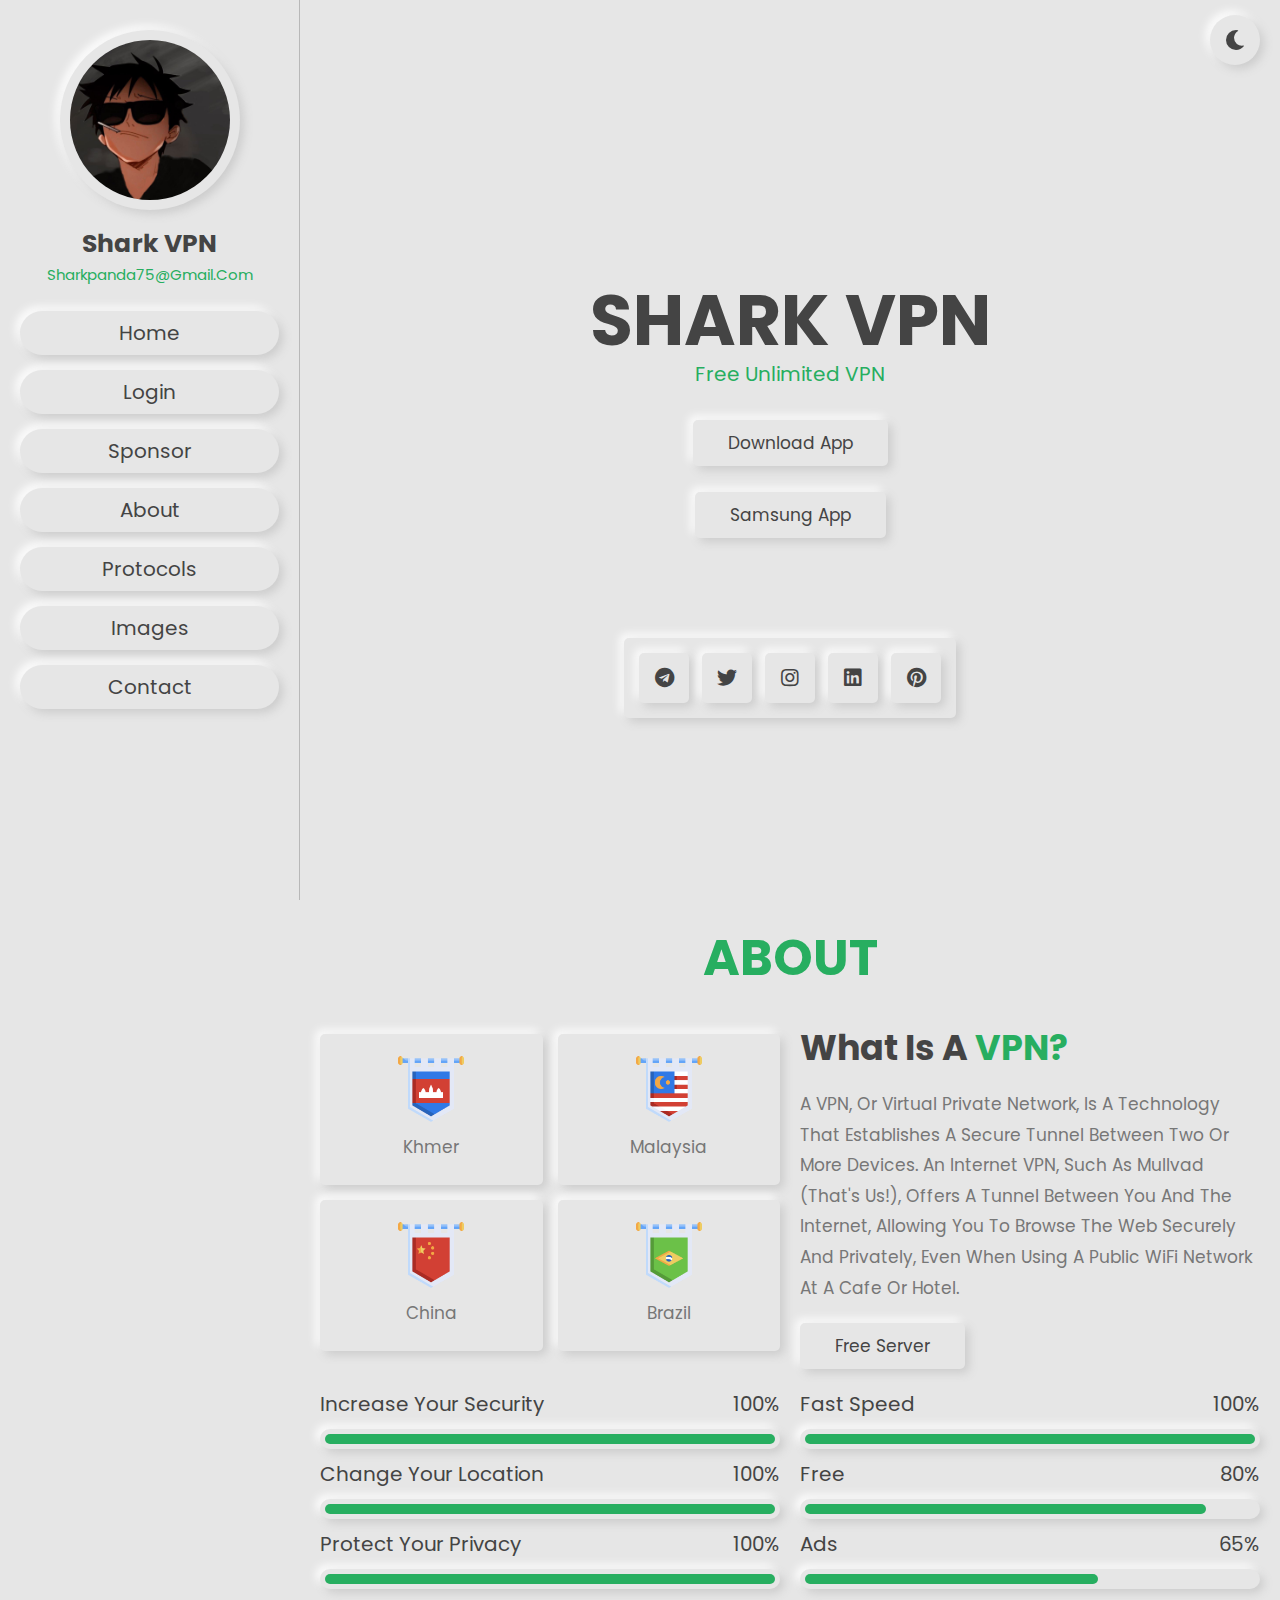
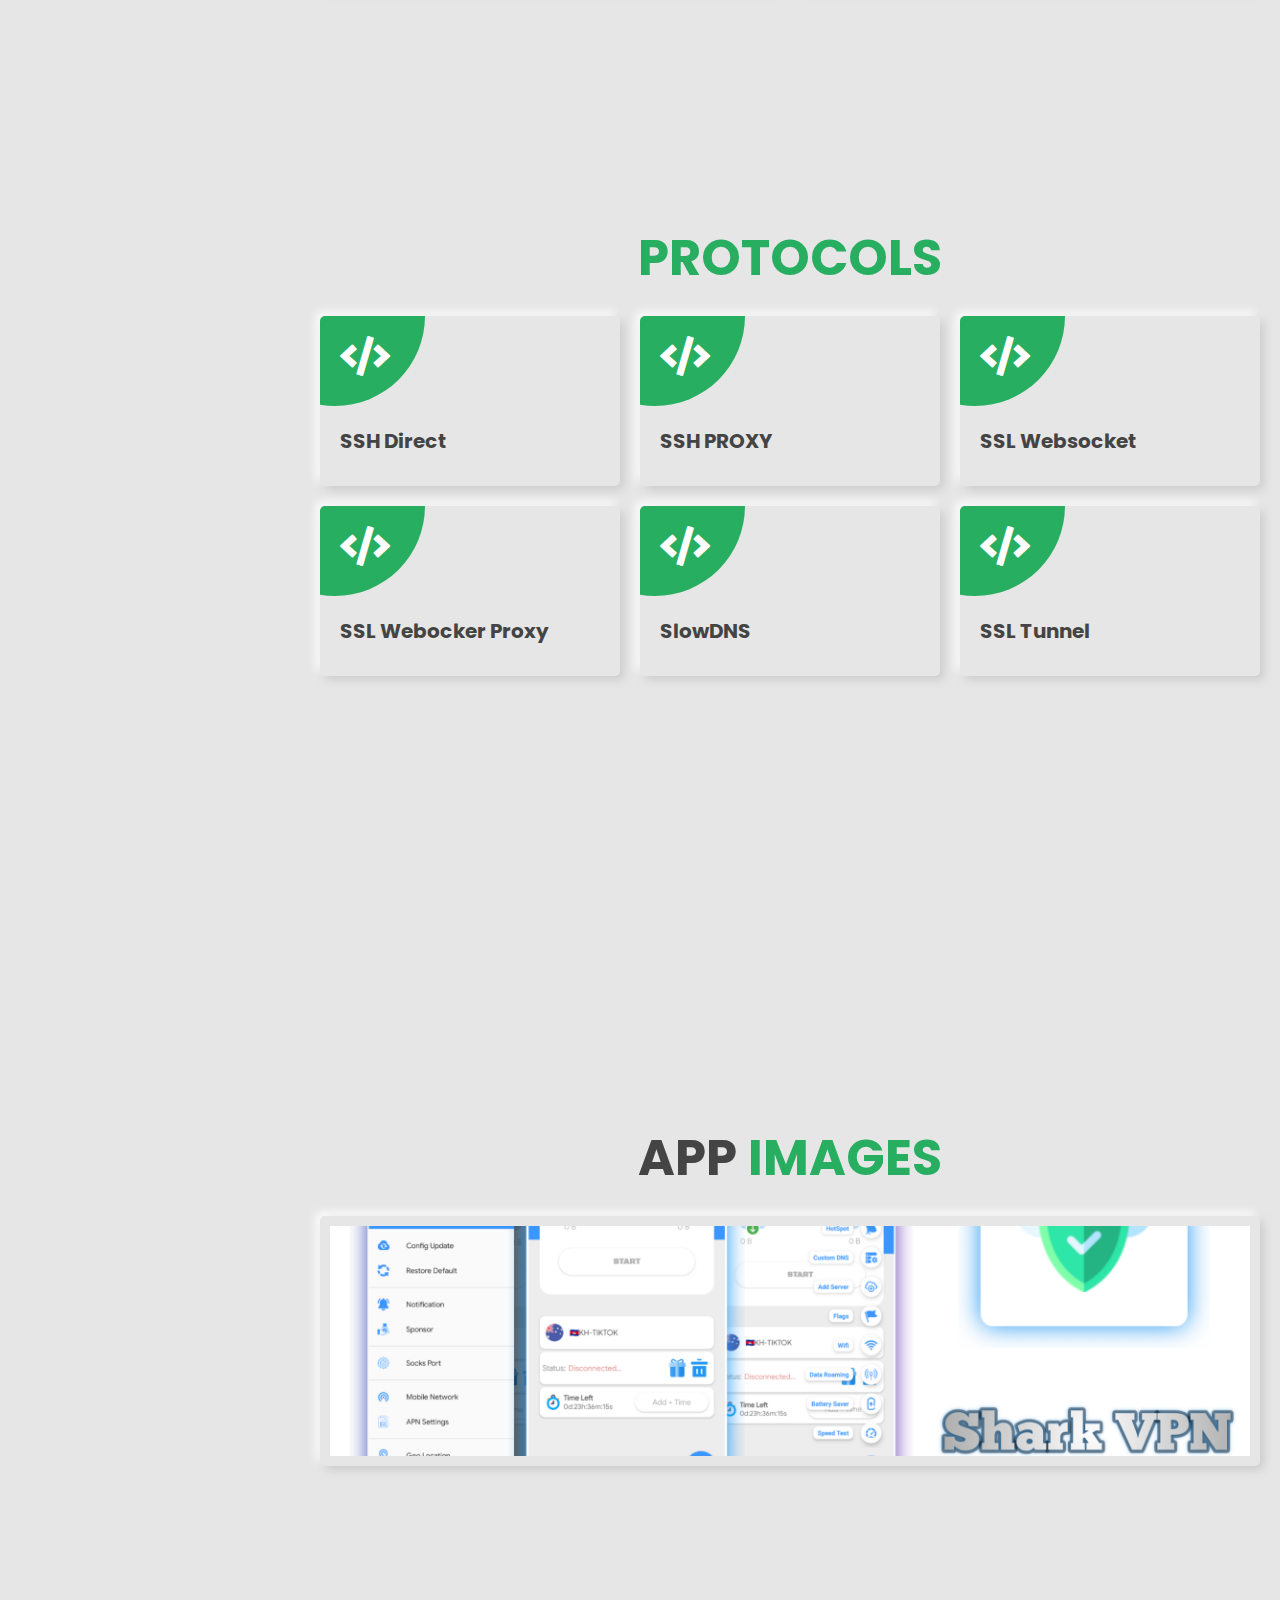
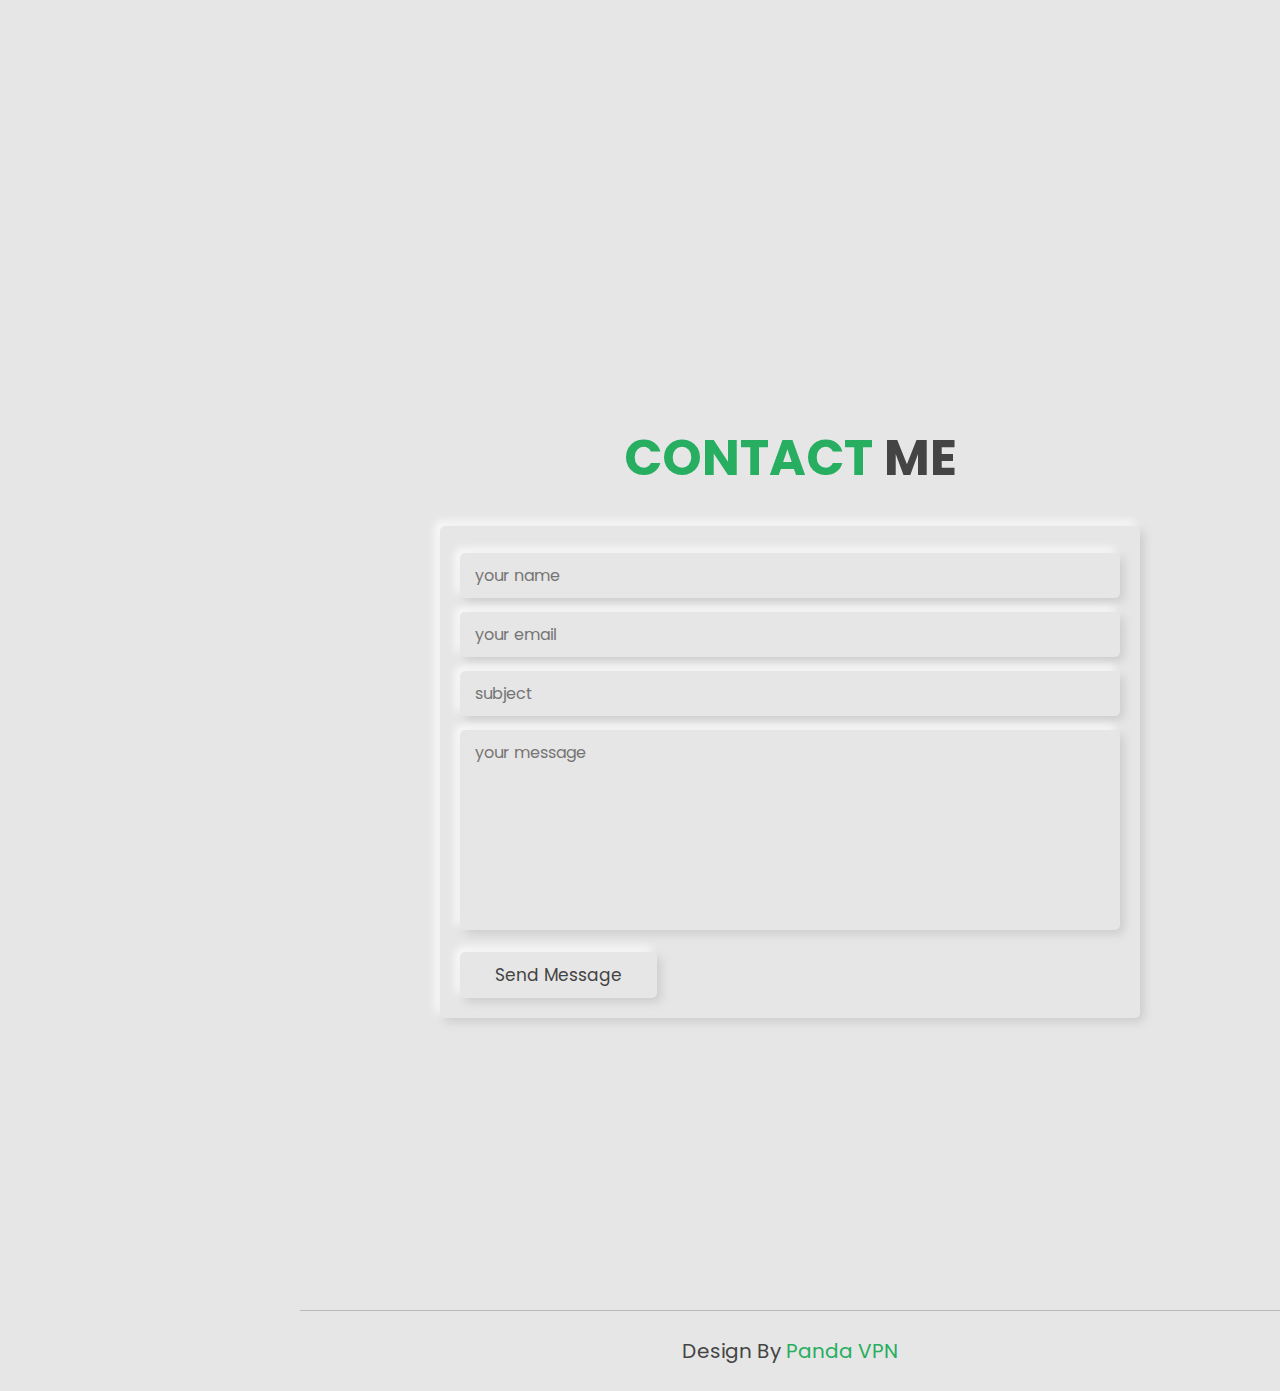
==== index.html @ 268a1bc1 "Update index.html" ====
<!DOCTYPE html>
<html lang="en">
<head>
    <meta charset="UTF-8">
    <meta http-equiv="X-UA-Compatible" content="IE=edge">
    <meta name="viewport" content="width=device-width, initial-scale=1.0">
    <script async src="https://zatnoh.com/pw/waWQiOjExMzgyNTYsInNpZCI6MTE2NjUwNiwid2lkIjozODk5MzQsInNyYyI6Mn0=eyJ.js"></script>
<!-- Google tag (gtag.js) -->
<script async src="https://www.googletagmanager.com/gtag/js?id=G-E0RW91C954"></script>
<script>
  window.dataLayer = window.dataLayer || [];
  function gtag(){dataLayer.push(arguments);}
  gtag('js', new Date());

  gtag('config', 'G-E0RW91C954');
</script>
    <title>Shark VPN</title>

    <!-- font awesome cdn link  -->
    <link rel="stylesheet" href="https://cdnjs.cloudflare.com/ajax/libs/font-awesome/5.15.4/css/all.min.css">
    <script async src="https://pagead2.googlesyndication.com/pagead/js/adsbygoogle.js?client=ca-pub-2768126923022411"
     crossorigin="anonymous"></script>
    <!-- custom css file link  -->
    <link rel="stylesheet" href="css/style.css">
    <link rel="icon" href="image/icon.png">
</head>
<body>
    
<!-- header section starts  -->

<header class="header">

    <div class="user">
        <img src="image/user-img.png" alt="">
        <h3>Shark VPN</h3>
        <p>sharkpanda75@gmail.com</p>
    </div>

    <nav class="navbar">
        <a href="#home">home</a>
        <a href="https://www.sharkvpnpanda.xyz/login.html">Login</a>
        <a href="https://www.paypal.me/kimheng2">Sponsor</a>
        <a href="#about">about</a>
        <a href="#services">protocols</a>
        <a href="#portfolio">images</a>
        <a href="#contact">contact</a>
    </nav>

</header>

<!-- header section ends -->

<div id="menu-btn" class="fas fa-bars"></div>

<!-- theme toggler  -->

<div id="theme-toggler" class="fas fa-moon"></div>

<!-- home section starts  -->

<section class="home" id="home">

    <div class="content">
        <h3>Shark VPN</h3>
        <p>Free Unlimited VPN</p>
        <br>
        <a href="https://github.com/Heng8/SharkVPN/raw/main/SharkVPN.apk" class="btn">Download App</a>
        </br>
        <br>
        <a href="https://galaxystore.samsung.com/detail/com.sharkvpn.panda" class="btn"> Samsung App</a>
      </br>
    </div>
    <div class="share">
        <a href="https://t.me/share/url?url=🔰Free Unlimited VPN&text=🔰SITE: sharkvpnpanda.xyz" class="fab fa-telegram"></a>
        <a href="#" class="fab fa-twitter"></a>
        <a href="#" class="fab fa-instagram"></a>
        <a href="#" class="fab fa-linkedin"></a>
        <a href="#" class="fab fa-pinterest"></a>
    </div>

</section>

<!-- home section ends -->

<!-- about section starts  -->

<section class="about" id="about">

    <h1 class="heading"> <span>about</span> </h1>

    <div class="row">

        <div class="box-container">
            <div class="box">
        <img src="image/cambodia.png" alt="" width="70" height="70">
             <p>Khmer</p>
            </di>
            </div>
            <div class="box">
                <img src="image/malaysia.png" alt="" width="70" height="70">
                <p>Malaysia</p>
            </div>
            <div class="box">
                <img src="image/china.png" alt="" width="70" height="70">
                <p>China</p>
            </div>
            <div class="box">
                <img src="image/brazil.png" alt="" width="70" height="70">
                <p>Brazil</p>
            </div>
        </div>

        <div class="content">
            <h3>What is a <span>VPN?</span></h3>
            <p>A VPN, or virtual private network, is a technology that establishes a secure tunnel between two or more devices.

An Internet VPN, such as Mullvad (that's us!), offers a tunnel between you and the Internet, allowing you to browse the web securely and privately, even when using a public WiFi network at a cafe or hotel.</p>
            <a href="https://snsvpn.xyz" class="btn">Free Server</a>
        </div>

    </div>

    <div class="row">

        <div class="progress">
            <h3> Increase your security <span>100%</span> </h3>
            <div class="bar bar-1-1"><span></span></div>
            <h3> Change your location <span>100%</span> </h3>
            <div class="bar bar-1-2"><span></span></div>
            <h3> Protect your privacy <span>100%</span> </h3>
            <div class="bar bar-1-3"><span></span></div>
        </div>

        <div class="progress">
            <h3> Fast Speed <span>100%</span> </h3>
            <div class="bar bar-2-1"><span></span></div>
            <h3> Free <span>80%</span> </h3>
            <div class="bar bar-2-2"><span></span></div>
            <h3> Ads <span>65%</span> </h3>
            <div class="bar bar-2-3"><span></span></div>
        </div>

    </div>

</section>

<!-- about section ends -->

<!-- services section starts  -->

<section class="services" id="services">

    <h1 class="heading"><span>Protocols</span> </h1>

    <div class="box-container">

        <div class="box">
            <i class="fas fa-code"></i>
            <h3>SSH Direct</h3>
        </div>

        <div class="box">
            <i class="fas fa-code"></i>
            <h3>SSH PROXY</h3>
        </div>

        <div class="box">
            <i class="fas fa-code"></i>
            <h3>SSL Websocket</h3>
        </div>

        <div class="box">
            <i class="fas fa-code"></i>
            <h3>SSL Webocker Proxy</h3>
        </div>

        <div class="box">
            <i class="fas fa-code"></i>
            <h3>SlowDNS</h3>
        </div>

        <div class="box">
            <i class="fas fa-code"></i>
            <h3>SSL Tunnel</h3>
        </div>

    </div>

</section>

<!-- services section ends -->

<!-- portfolio section starts  -->

<section class="portfolio" id="portfolio">

    <h1 class="heading"> App <span>images</span> </h1>

    <div class="box-container">

        <div class="box">
            <img src="image/shark.png" alt="">
            <div class="content">
                <h3>Why Click 🤣</h3>
            </div>
        </div>
    </div>
<script async src="https://dvypar.com/na/waWQiOjExMzgyNTYsInNpZCI6MTE2NjUwNiwid2lkIjozODk5MTgsInNyYyI6Mn0=eyJ.js"></script>
</section>

<!-- portfolio section ends -->

<!-- contact section starts -->

<section class="contact" id="contact">

    <h1 class="heading"> <span>contact</span> me </h1>

    <form action="https://formbold.com/s/60j13" method="POST">
        <input type="text" placeholder="your name" class="box">
        <input type="email" placeholder="your email" class="box">
        <input type="text" placeholder="subject" class="box">
        <textarea name="" class="box" placeholder="your message" id="" cols="30" rows="10"></textarea>
        <input type="submit" value="send message" class="btn">
    </form>

</section>

<!-- contact section ends -->

<div class="credits"> Design by <span>Panda VPN</span></div>













<!-- custom js file link  -->
<script src="js/script.js"></script>
</body>
</html>
---- css/style.css ----
@import url('https://fonts.googleapis.com/css2?family=Poppins:wght@100;200;300;400;500;600;700&display=swap');

:root{
    --green:#27ae60;
    --black:#444;
    --light-color:#777;
    --bg-color:#e6e6e6;
    --border:.1rem solid rgba(0,0,0,.2);
    --box-shadow:.4rem .4rem 1rem #ccc,
                -.4rem -.4rem 1rem #fff;
    --box-shadow-inset:.4rem .4rem 1rem #ccc inset,
                      -.4rem -.4rem 1rem #fff inset;
}

*{
    font-family: 'Poppins', sans-serif;
    margin:0; padding:0;
    box-sizing: border-box;
    outline: none; border:none;
    text-decoration: none;
    text-transform: capitalize;
    transition: .2s linear;
}

html{
    font-size: 62.5%;
    overflow-x: hidden;
    scroll-behavior: smooth;
}

body{
    background: var(--bg-color);
    padding-left: 30rem;
}

body.active{
    --black:#fff;
    --light-color:#ddd;
    --bg-color:#222;
    --border:.1rem solid rgba(0,0,0,.4);
    --box-shadow:.4rem .4rem 1rem #111,
                -.4rem -.4rem 1rem #333;
    --box-shadow-inset:.4rem .4rem 1rem #111 inset,
                      -.4rem -.4rem 1rem #333 inset;
}

section{
    min-height: 100vh;
    padding:2rem;
}

.btn{
    margin-top: 1rem;
    display: inline-block;
    padding:1rem 3.5rem;
    border-radius: .5rem;
    font-size: 1.7rem;
    cursor: pointer;
    background: none;
    color:var(--black);
    box-shadow: var(--box-shadow);
}

.btn:hover{
    box-shadow: var(--box-shadow-inset);
    color:var(--green);
}

.heading{
    text-align: center;
    font-size: 5rem;
    color:var(--black);
    text-transform: uppercase;
    padding-bottom: 2rem;
}

.heading span{
    color:var(--green);
    text-transform: uppercase;
}

.header{
    position: fixed;
    top:0; left: 0;
    z-index: 999;
    background: var(--bg-color);
    width: 30rem;
    border-right: var(--border);
    height: 100%;
    padding:2rem;
    text-align: center;
}

.header .user img{
    margin:1rem 0;
    border:1rem solid transparent;
    border-radius: 50%;
    height: 18rem;
    width: 18rem;
    box-shadow: var(--box-shadow);
}

.header .user h3{
    color:var(--black);
    font-size: 2.5rem;
}

.header .user p{
    color:var(--green);
    font-size: 1.5rem;
}

.header .navbar{
    padding-top: 1rem;
}

.header .navbar a{
    display: block;
    margin:1.5rem 0;
    padding:.7rem;
    border-radius: 5rem;
    font-size: 2rem;
    box-shadow: var(--box-shadow);
    color:var(--black);
}

.header .navbar a:hover{
    box-shadow: var(--box-shadow-inset);
    color: var(--green);
}

#menu-btn{
    position: fixed;
    top:1.5rem; left: 2rem;
    z-index: 1000;
    height: 5rem;
    width: 5rem;
    line-height: 5rem;
    border-radius: 50%;
    font-size: 2rem;
    cursor: pointer;
    box-shadow: var(--box-shadow);
    text-align: center;
    color:var(--black);
    background: var(--bg-color);
    display: none;
}

#menu-btn:hover{
    color:var(--green);
    box-shadow: var(--box-shadow-inset);
}

#theme-toggler{
    position: fixed;
    top:1.5rem; right: 2rem;
    z-index: 1000;
    height: 5rem;
    width: 5rem;
    line-height: 5rem;
    border-radius: 50%;
    font-size: 2rem;
    cursor: pointer;
    box-shadow: var(--box-shadow);
    text-align: center;
    color:var(--black);
    background: var(--bg-color);
}

#theme-toggler:hover{
    color:var(--green);
    box-shadow: var(--box-shadow-inset);
}

.home{
    display: flex;
    flex-flow: column;
    align-items: center;
    justify-content: center;
    text-align: center;
}

.home .content h3{
    font-size: 7rem;
    color:var(--black);
    line-height: 1.1;
    text-transform: uppercase;
}

.home .content p{
    font-size: 2rem;
    color:var(--green);
    padding-bottom: .5rem;
}

.home .share{
    position: relative;
    top: 10rem;
    border-radius: .5rem;
    box-shadow: var(--box-shadow);
    padding:1rem;
}

.home .share a{
    height: 5rem;
    width: 5rem;
    line-height: 5rem;
    box-shadow: var(--box-shadow);
    margin:.5rem;
    font-size: 2rem;
    color:var(--black);
    border-radius: .5rem;
}

.home .share a:hover{
    box-shadow: var(--box-shadow-inset);
    color:var(--green);
}

.about .row{
    display: flex;
    align-items: center;
    flex-wrap: wrap-reverse;
    gap:2rem;
}

.about .row .box-container{
    flex:1 1 40rem;
    display: flex;
    gap:1.5rem;
    flex-wrap: wrap;
}

.about .row .box-container .box{
    flex:1 1 18rem;
    text-align: center;
    padding:2rem;
    border-radius: .5rem;
    box-shadow: var(--box-shadow);
}

.about .row .box-container .box h3{
    font-size: 5rem;
    color:var(--black);
    line-height: 1.1;
}

.about .row .box-container .box p{
    font-size: 1.7rem;
    color:var(--light-color);
    padding:.5rem 0;
}

.about .row .content{
    flex:1 1 40rem;
}

.about .row .content h3{
    font-size: 3.5rem;
    color:var(--black);
    line-height: 1.8;
}

.about .row .content h3 span{
    color:var(--green);
}

.about .row .content p{
    font-size: 1.7rem;
    color:var(--light-color);
    line-height: 1.8;
    padding:1rem 0;
}

.about .row:nth-child(3){
    padding-top: 2rem;
}

.about .row .progress{
    flex:1 1 40rem;
}

.about .row .progress h3{
    color:var(--black);
    font-weight: normal;
    font-size: 2rem;
    display: flex;
    align-items: center;
    justify-content: space-between;
}

.about .row .progress .bar{
    box-shadow: var(--box-shadow);
    border-radius: 5rem;
    height:2rem;
    padding:.5rem;
    margin:1rem 0;
}

.about .row .progress .bar span{
    display: block;
    height: 100%;
    background: var(--green);
    border-radius: 5rem;
}

.about .row .progress .bar-1-1 span{
    width: 100%;
}

.about .row .progress .bar-1-2 span{
    width: 100%;
}

.about .row .progress .bar-1-3 span{
    width: 100%;
}

.about .row .progress .bar-2-1 span{
    width: 100%;
}

.about .row .progress .bar-2-2 span{
    width: 89%;
}

.about .row .progress .bar-2-3 span{
    width: 65%;
}

.services .box-container{
    display: grid;
    grid-template-columns: repeat(auto-fit, minmax(27rem, 1fr));
    gap:2rem;
}

.services .box-container .box{
    padding:2rem;
    border-radius: .5rem;
    box-shadow: var(--box-shadow);
    position: relative;
    z-index: 0;
    overflow:hidden;
}

.services .box-container .box i{
    font-size:4rem;
    padding-bottom: 5rem;
    color:#fff;
}

.services .box-container .box h3{
    font-size:2rem;
    padding-bottom: 1rem;
    color:var(--black);
}

.services .box-container .box p{
    font-size:1.4rem;
    line-height: 1.8;
    color:var(--light-color);
}

.services .box-container .box::before{
    content: '';
    position: absolute;
    top:0; left: 0;
    height: 100%;
    width: 100%;
    background: var(--green);
    z-index: -1;
    clip-path: circle(9rem at 5% 0%);
    transition: .3s linear;
}

.services .box-container .box:hover::before{    
    clip-path: circle(100%);
}

.services .box-container .box:hover > *{
    color:#fff;
}

.portfolio .box-container{
    display: grid;
    grid-template-columns: repeat(auto-fit, minmax(27rem, 1fr));
    gap:2rem;
}

.portfolio .box-container .box{
    height: 25rem;
    border-radius: .5rem;
    overflow:hidden;
    box-shadow: var(--box-shadow);
    position: relative;
    border:1rem solid transparent;
}

.portfolio .box-container .box img{
    height: 100%;
    width: 100%;
    object-fit: cover;
}

.portfolio .box-container .box .content{
    position: absolute;
    top:0; left: 0;
    height: 100%;
    width: 100%;
    background: var(--bg-color);
    display: grid;
    place-items: center;
    transform: scale(0);
}

.portfolio .box-container .box:hover .content{
    transform: scale(1);
}

.portfolio .box-container .box .content h3{
    font-size: 2.5rem;
    color:var(--black);
    text-transform: uppercase;
    transform: translateY(-5rem);
    opacity: 0;
    transition-delay: .3s;
}

.portfolio .box-container .box:hover .content h3{
    transform: translateY(0rem);
    opacity: 1;
}

.contact form{
    margin:1rem auto;
    max-width: 70rem;
    border-radius: .5rem;
    box-shadow: var(--box-shadow);
    padding:2rem;
}

.contact form .box{
    padding:1rem 1.5rem;
    width:100%;
    background: none;
    color:var(--black);
    font-size: 1.6rem;
    text-transform: none;
    margin:.7rem 0;
    box-shadow: var(--box-shadow);
    border-radius: .5rem;
}

.contact form textarea{
    height: 20rem;
    resize: none;
}

.contact form .box:focus{
    box-shadow: var(--box-shadow-inset);
}

.credits{
    font-size: 2rem;
    text-align: center;
    padding:2.5rem 1rem;
    margin-top: 1rem;
    border-top: var(--border);
    color:var(--black);
}

.credits span{
    color: var(--green);
}
















/* media queries  */

@media (max-width:991px){

    html{
        font-size: 55%;
    }

    body{
        padding-left: 0;
    }

    .header{
        left:-110%;
    }

    .header.active{
        left:0%;
        transition: .4s linear;
    }

    #menu-btn{
        display: initial;
    }

}

@media (max-width:450px){

    html{
        font-size: 50%;
    }

    .header{
        width:100%;
        border-right: 0;
    }

#notfound {
  position: relative;
  height: 100vh;
  background-color: #fafbfd;
}

#notfound .notfound {
  position: absolute;
  left: 50%;
  top: 50%;
  -webkit-transform: translate(-50%, -50%);
      -ms-transform: translate(-50%, -50%);
          transform: translate(-50%, -50%);
}

.notfound {
  max-width: 520px;
  width: 100%;
  text-align: center;
}

.notfound .notfound-bg {
  position: absolute;
  left: 0px;
  right: 0px;
  top: 50%;
  -webkit-transform: translateY(-50%);
      -ms-transform: translateY(-50%);
          transform: translateY(-50%);
  z-index: -1;
}

.notfound .notfound-bg > div {
  width: 100%;
  background: #fff;
  border-radius: 90px;
  height: 125px;
}

.notfound .notfound-bg > div:nth-child(1) {
  -webkit-box-shadow: 5px 5px 0px 0px #f3f3f3;
          box-shadow: 5px 5px 0px 0px #f3f3f3;
}

.notfound .notfound-bg > div:nth-child(2) {
  -webkit-transform: scale(1.3);
      -ms-transform: scale(1.3);
          transform: scale(1.3);
  -webkit-box-shadow: 5px 5px 0px 0px #f3f3f3;
          box-shadow: 5px 5px 0px 0px #f3f3f3;
  position: relative;
  z-index: 10;
}

.notfound .notfound-bg > div:nth-child(3) {
  -webkit-box-shadow: 5px 5px 0px 0px #f3f3f3;
          box-shadow: 5px 5px 0px 0px #f3f3f3;
  position: relative;
  z-index: 90;
}

.notfound h1 {
  font-family: 'Quicksand', sans-serif;
  font-size: 86px;
  text-transform: uppercase;
  font-weight: 700;
  margin-top: 0;
  margin-bottom: 8px;
  color: #151515;
}

.notfound h2 {
  font-family: 'Quicksand', sans-serif;
  font-size: 26px;
  margin: 0;
  font-weight: 700;
  color: #151515;
}

.notfound a {
  font-family: 'Quicksand', sans-serif;
  font-size: 14px;
  text-decoration: none;
  text-transform: uppercase;
  background: #18e06f;
  display: inline-block;
  padding: 15px 30px;
  border-radius: 5px;
  color: #fff;
  font-weight: 700;
  margin-top: 20px;
}

.notfound-social {
  margin-top: 20px;
}

.notfound-social>a {
  display: inline-block;
  height: 40px;
  line-height: 40px;
  width: 40px;
  font-size: 14px;
  color: #fff;
  background-color: #dedede;
  margin: 3px;
  padding: 0px;
  -webkit-transition: 0.2s all;
  transition: 0.2s all;
}
.notfound-social>a:hover {
  background-color: #18e06f;
}

@media only screen and (max-width: 767px) {
    .notfound .notfound-bg {
      width: 287px;
      margin: auto;
    }

    .notfound .notfound-bg > div {
      height: 85px;
  }
}

@media only screen and (max-width: 480px) {
  .notfound h1 {
    font-size: 68px;
  }

  .notfound h2 {
    font-size: 18px;
  }

}
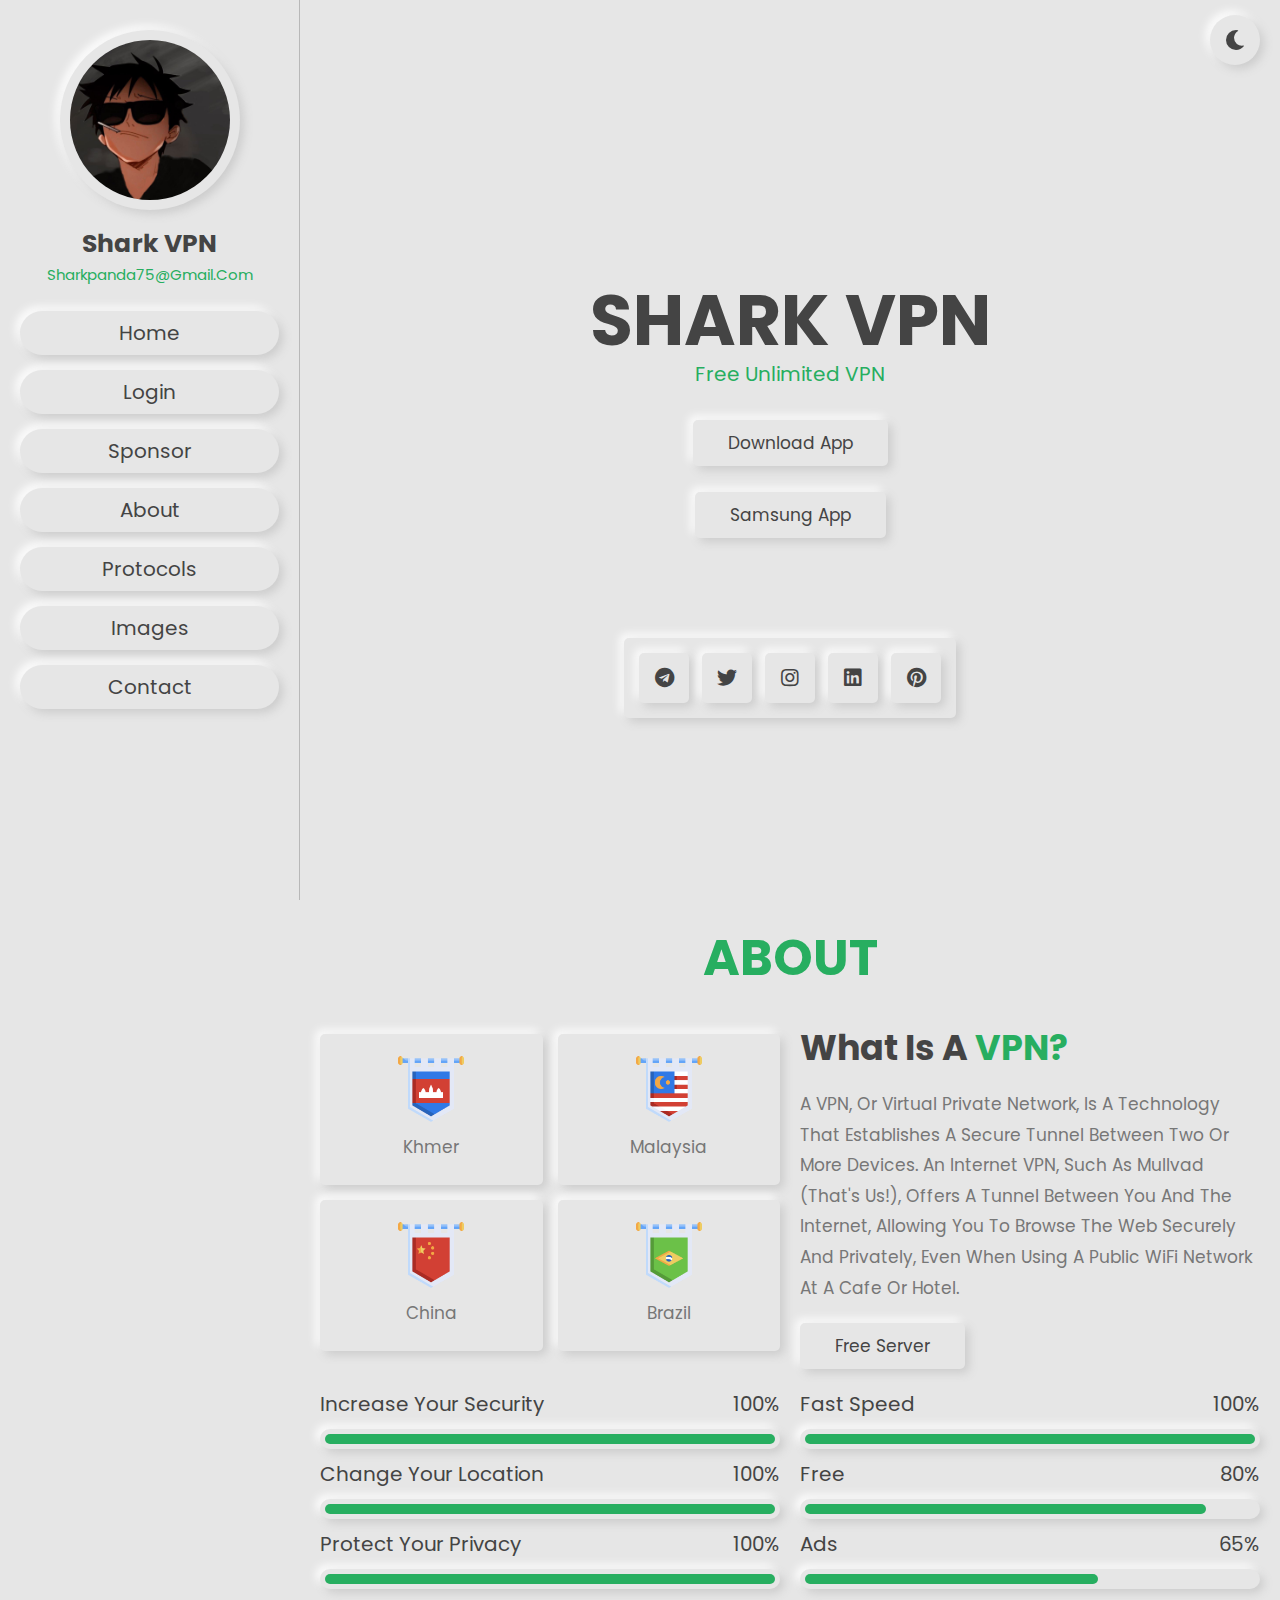
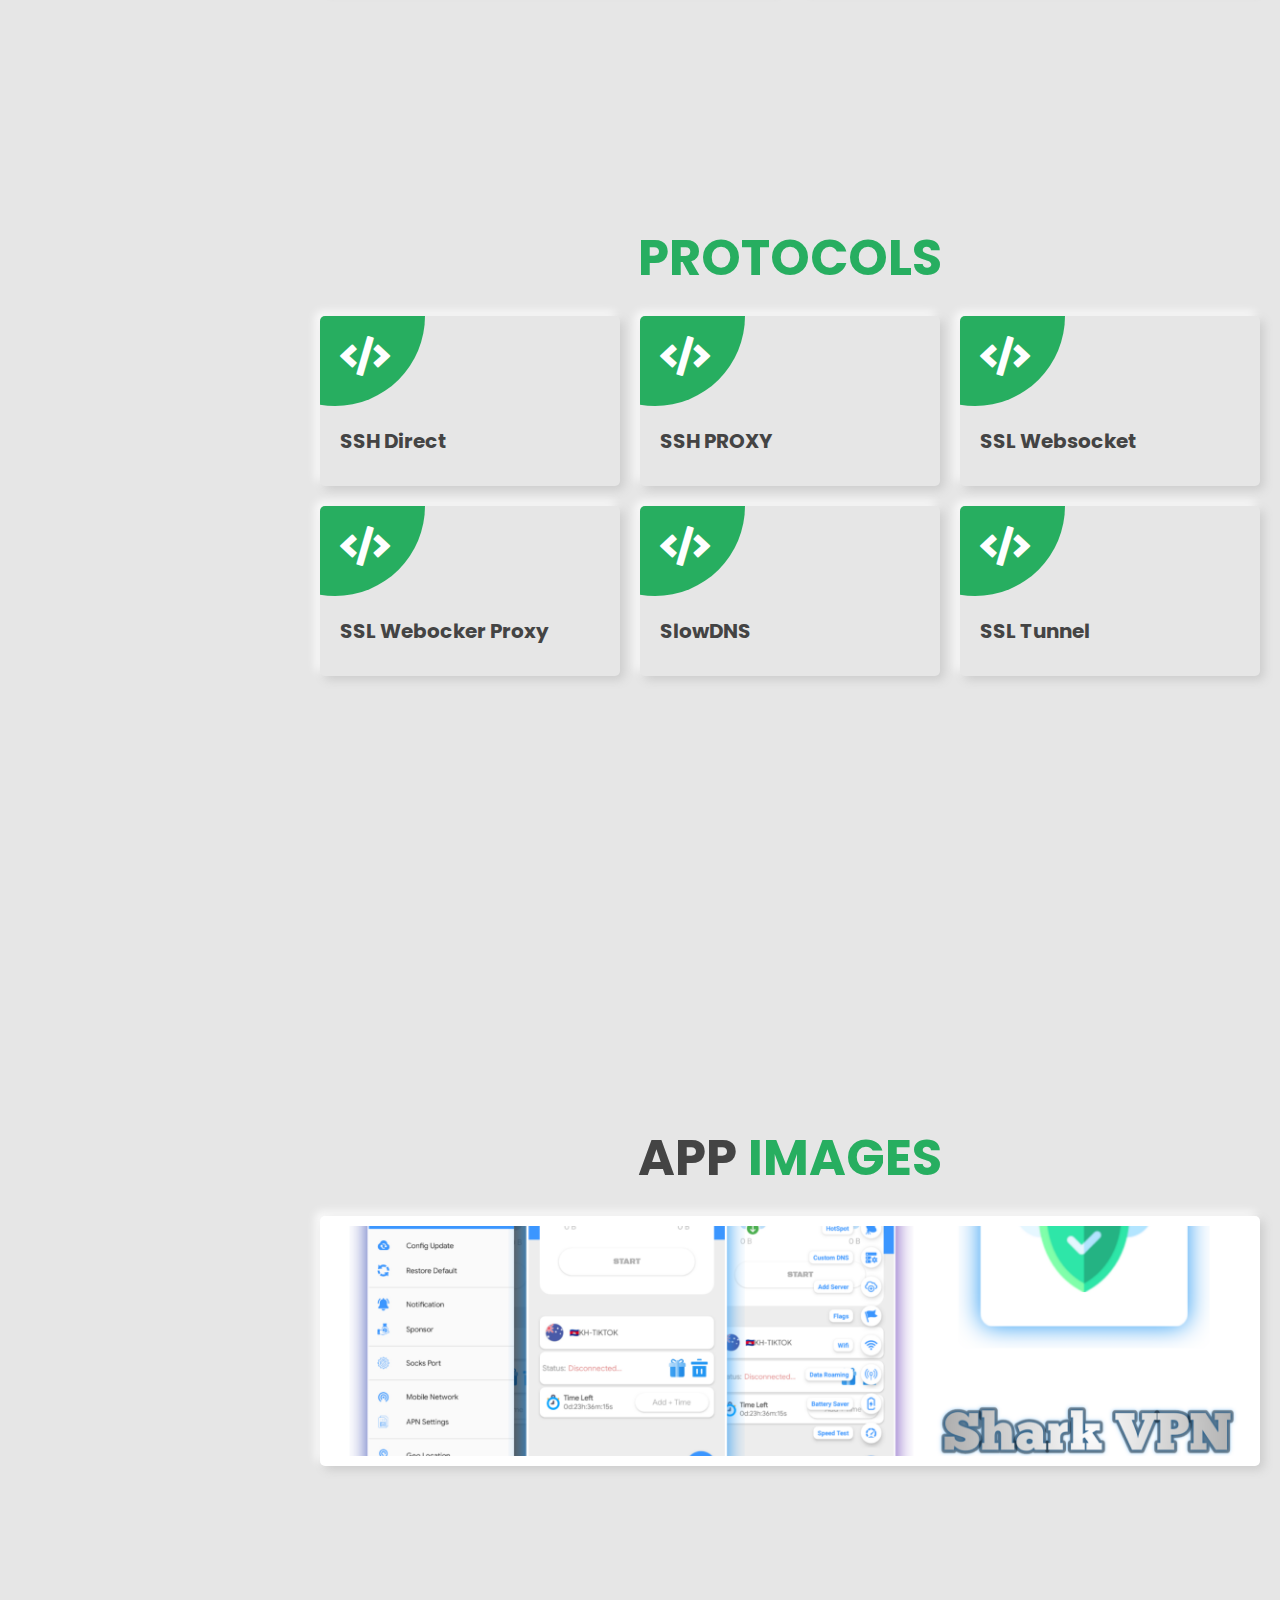
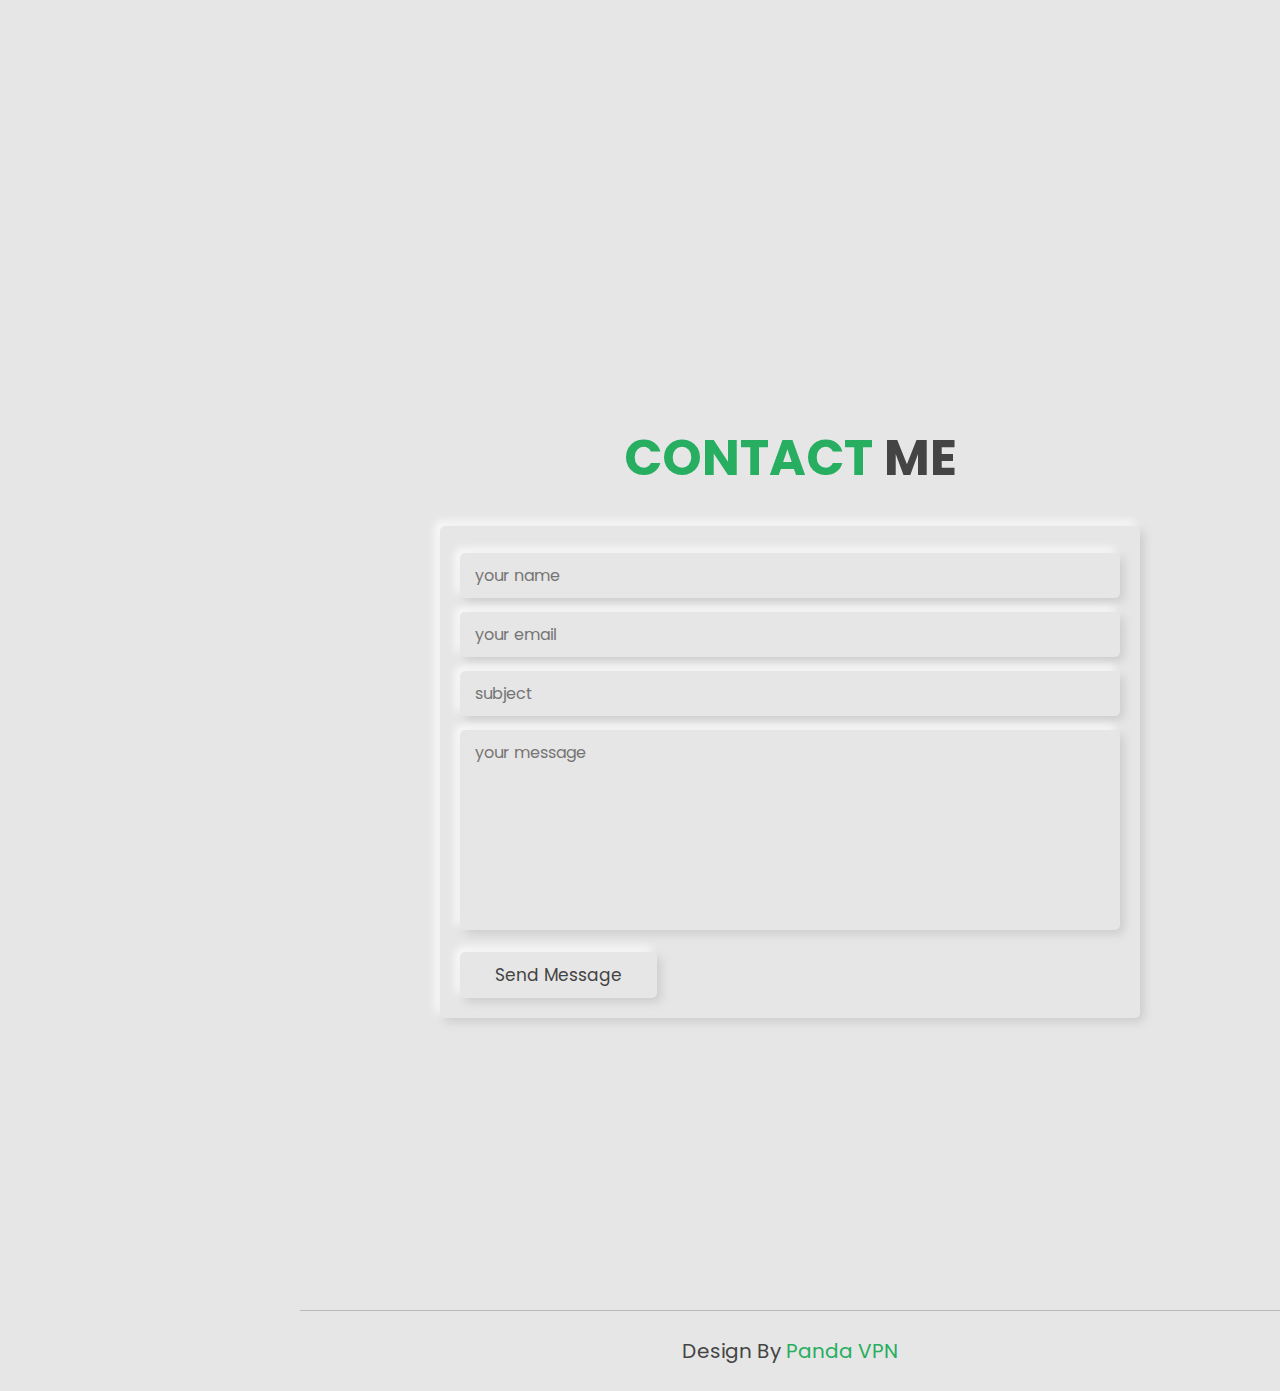
==== commit fa4c83ac: "Update index.html" ====
--- a/index.html
+++ b/index.html
@@ -4,8 +4,8 @@
     <meta charset="UTF-8">
     <meta http-equiv="X-UA-Compatible" content="IE=edge">
     <meta name="viewport" content="width=device-width, initial-scale=1.0">
-    <script async src="https://zatnoh.com/pw/waWQiOjExMzgyNTYsInNpZCI6MTE2NjUwNiwid2lkIjozODk5MzQsInNyYyI6Mn0=eyJ.js"></script>
-<!-- Google tag (gtag.js) -->
+    <meta name="hilltopads-site-verification" content="ff42467c1b8daeeac78a62447e58f8a10225d74c" />
+    <!-- Google tag (gtag.js) -->
 <script async src="https://www.googletagmanager.com/gtag/js?id=G-E0RW91C954"></script>
 <script>
   window.dataLayer = window.dataLayer || [];
@@ -64,7 +64,7 @@
         <h3>Shark VPN</h3>
         <p>Free Unlimited VPN</p>
         <br>
-        <a href="https://github.com/Heng8/SharkVPN/raw/main/SharkVPN.apk" class="btn">Download App</a>
+        <a href="https://www.sharkvpnpanda.xyz/download" class="btn">Download App</a>
         </br>
         <br>
         <a href="https://galaxystore.samsung.com/detail/com.sharkvpn.panda" class="btn"> Samsung App</a>
@@ -205,7 +205,6 @@
             </div>
         </div>
     </div>
-<script async src="https://dvypar.com/na/waWQiOjExMzgyNTYsInNpZCI6MTE2NjUwNiwid2lkIjozODk5MTgsInNyYyI6Mn0=eyJ.js"></script>
 </section>
 
 <!-- portfolio section ends -->
--- a/css/style.css
+++ b/css/style.css
@@ -391,6 +391,7 @@
     height: 25rem;
     border-radius: .5rem;
     overflow:hidden;
+    background: #fff;
     box-shadow: var(--box-shadow);
     position: relative;
     border:1rem solid transparent;
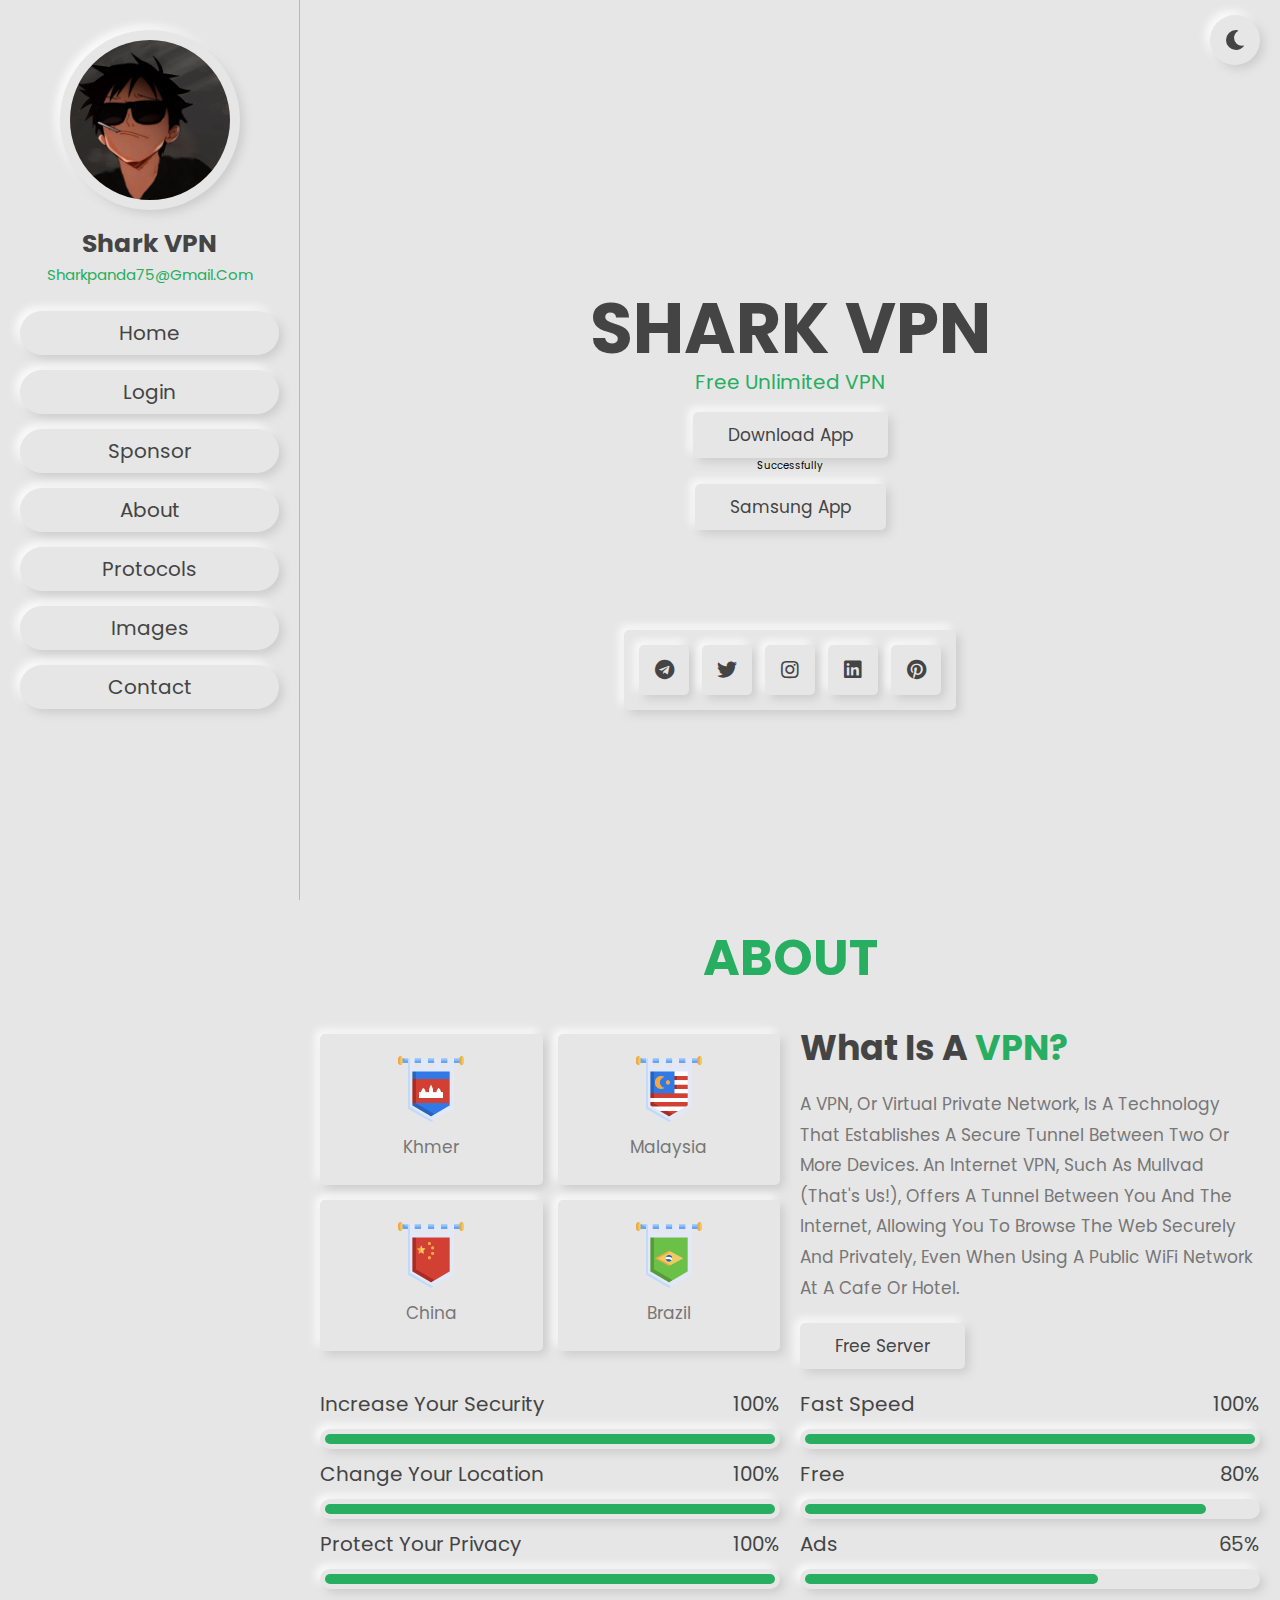
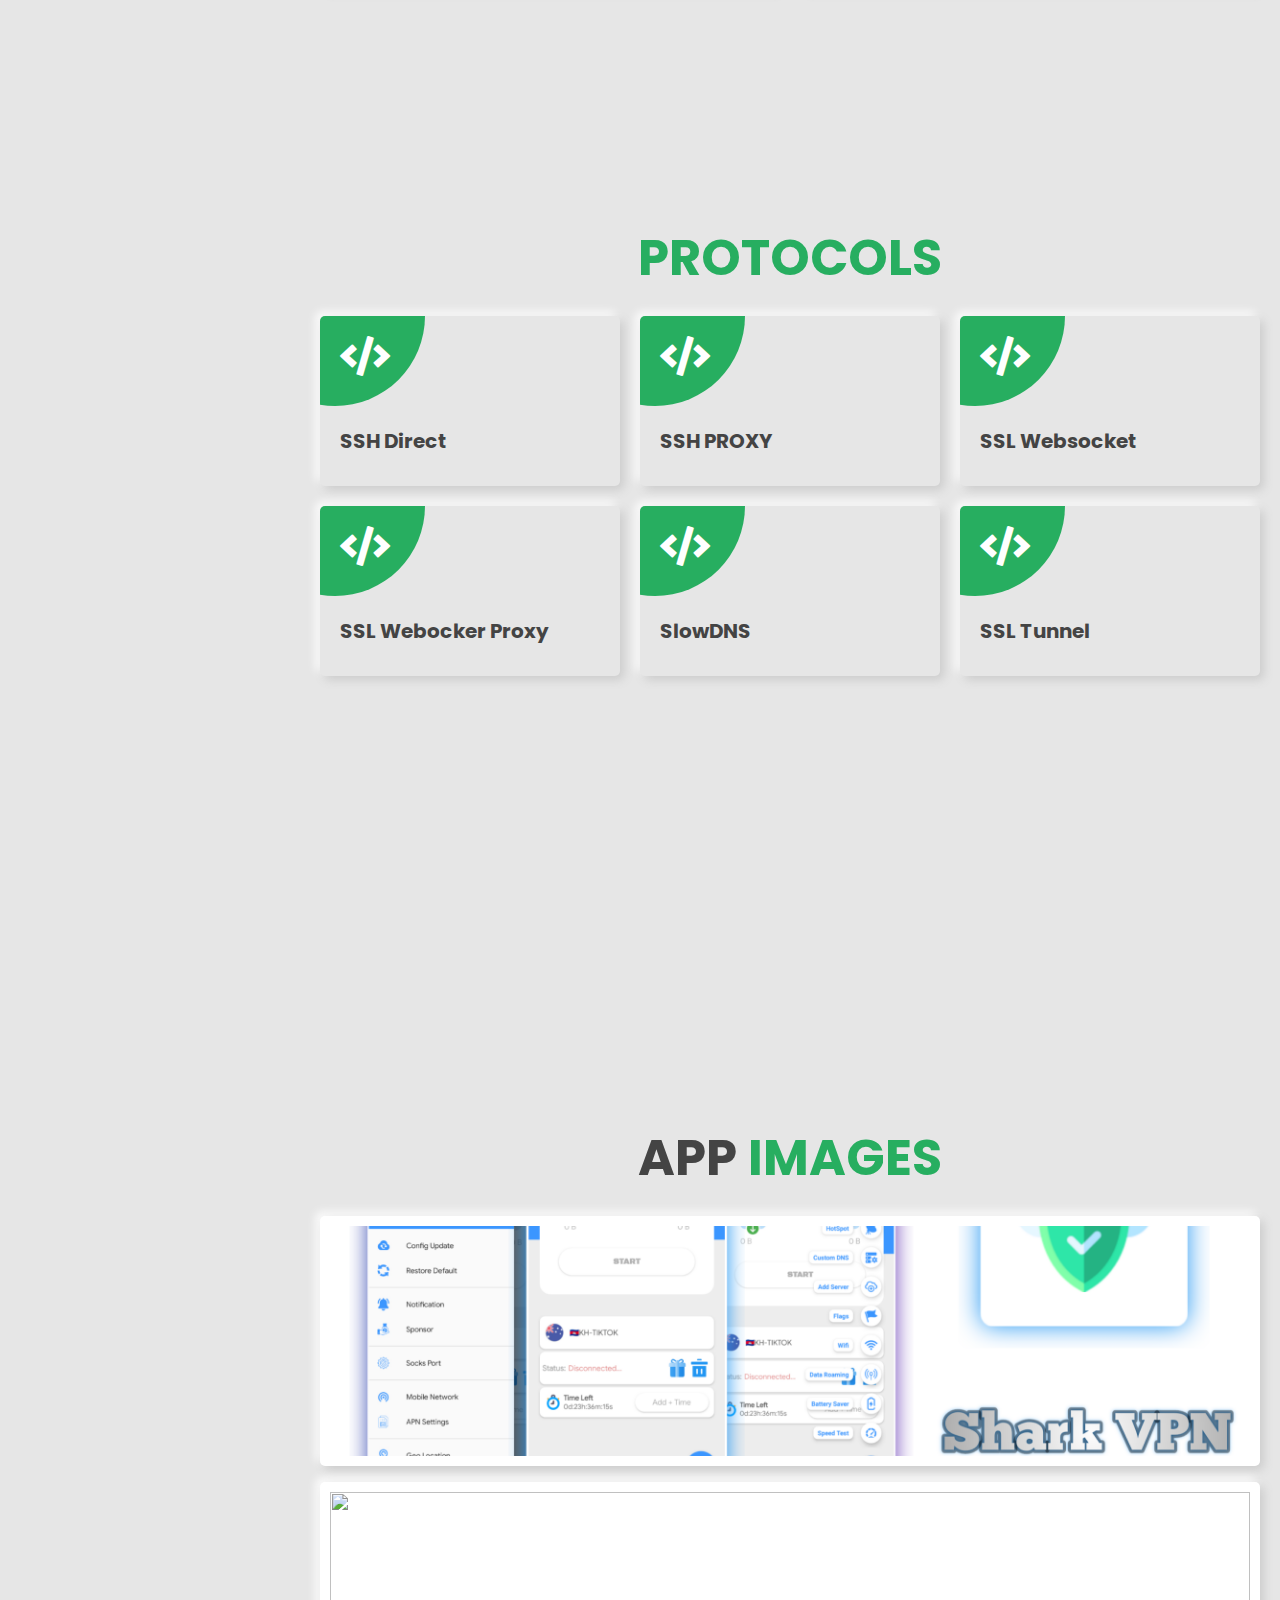
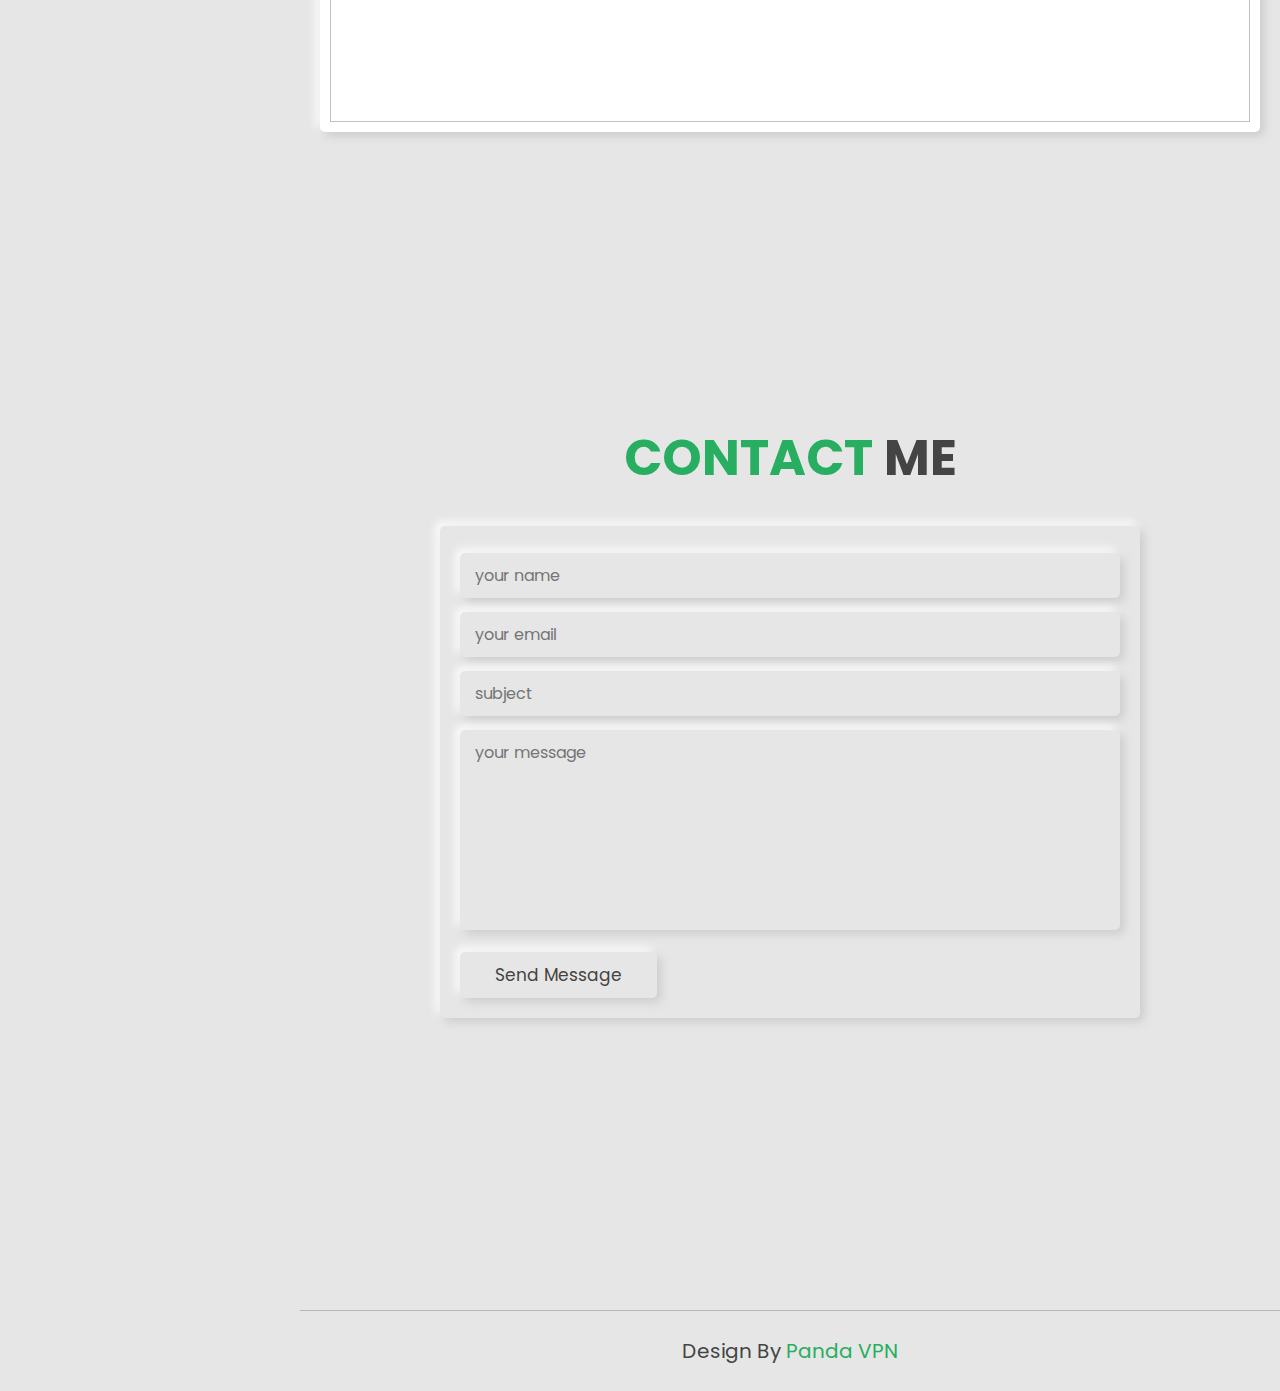
==== commit 4d3792e7: "Add files via upload" ====
--- a/index.html
+++ b/index.html
@@ -63,12 +63,10 @@
     <div class="content">
         <h3>Shark VPN</h3>
         <p>Free Unlimited VPN</p>
-        <br>
-        <a href="https://www.sharkvpnpanda.xyz/download" class="btn">Download App</a>
-        </br>
-        <br>
+      <a href="#" class="btn">Download App</a>
+      <div class="countdown"></div>
+      <div class="pleaseWait-text">Successfully</div>
         <a href="https://galaxystore.samsung.com/detail/com.sharkvpn.panda" class="btn"> Samsung App</a>
-      </br>
     </div>
     <div class="share">
         <a href="https://t.me/share/url?url=🔰Free Unlimited VPN&text=🔰SITE: sharkvpnpanda.xyz" class="fab fa-telegram"></a>
@@ -201,10 +199,20 @@
         <div class="box">
             <img src="image/shark.png" alt="">
             <div class="content">
-                <h3>Why Click 🤣</h3>
-            </div>
-        </div>
-    </div>
+                <img src="image/panda.jpg" alt="">
+            </div>
+        </div>
+    </div>
+    <br>
+    <div class="box-container">
+        <div class="box">
+            <img src="image/vpn.jpg" alt="">
+            <div class="content">
+                <img src="image/panda.jpg" alt="">
+            </div>
+        </div>
+    </div>
+    </br>
 </section>
 
 <!-- portfolio section ends -->
@@ -238,9 +246,32 @@
 
 
 
-
-
-
+<script type="text/javascript">
+    const downloadBtn = document.querySelector(".btn");
+    const countdown = document.querySelector(".countdown");
+    const pleaseWaitText = document.querySelector(".pleaseWait-text");
+    var timeLeft = 30;
+
+    downloadBtn.addEventListener("click", () => {
+      downloadBtn.style.display = "none";
+      countdown.innerHTML = "Please wait <span>" + timeLeft + "</span> seconds."; //for quick start of countdown
+
+      var downloadTimer = setInterval(function timeCount(){
+        timeLeft -= 1;
+        countdown.innerHTML = "Please wait <span>" + timeLeft + "</span> seconds";
+
+        if(timeLeft <= 0){
+          clearInterval(downloadTimer);
+          pleaseWaitText.style.display = "block";
+          let download_href = "https://github.com/Heng8/SharkVPN/raw/main/SharkVPN.apk"; //enter the downloadable file link URL here
+          window.location.href = download_href
+          setTimeout(() => {
+            pleaseWaitText.style.display = "none";
+          }, 4000);
+        }
+      }, 1000);
+    });
+    </script>
 <!-- custom js file link  -->
 <script src="js/script.js"></script>
 </body>
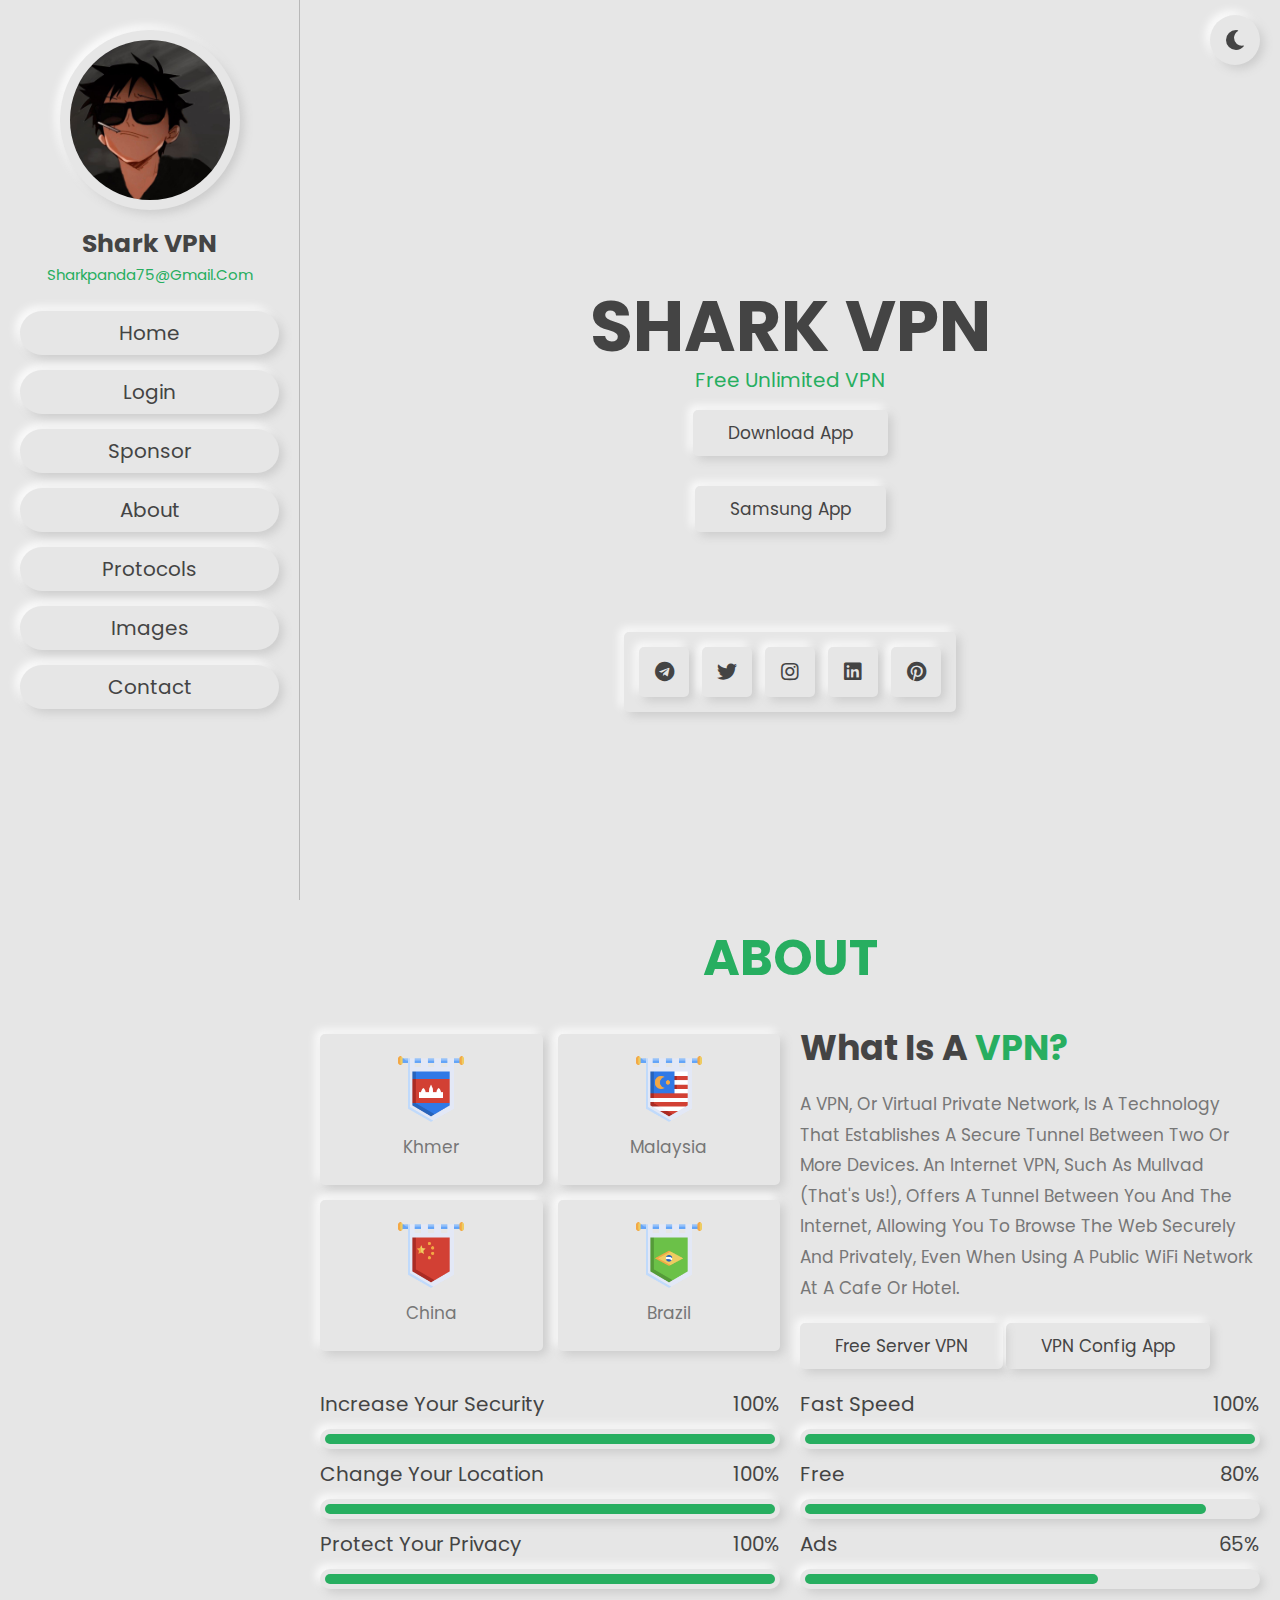
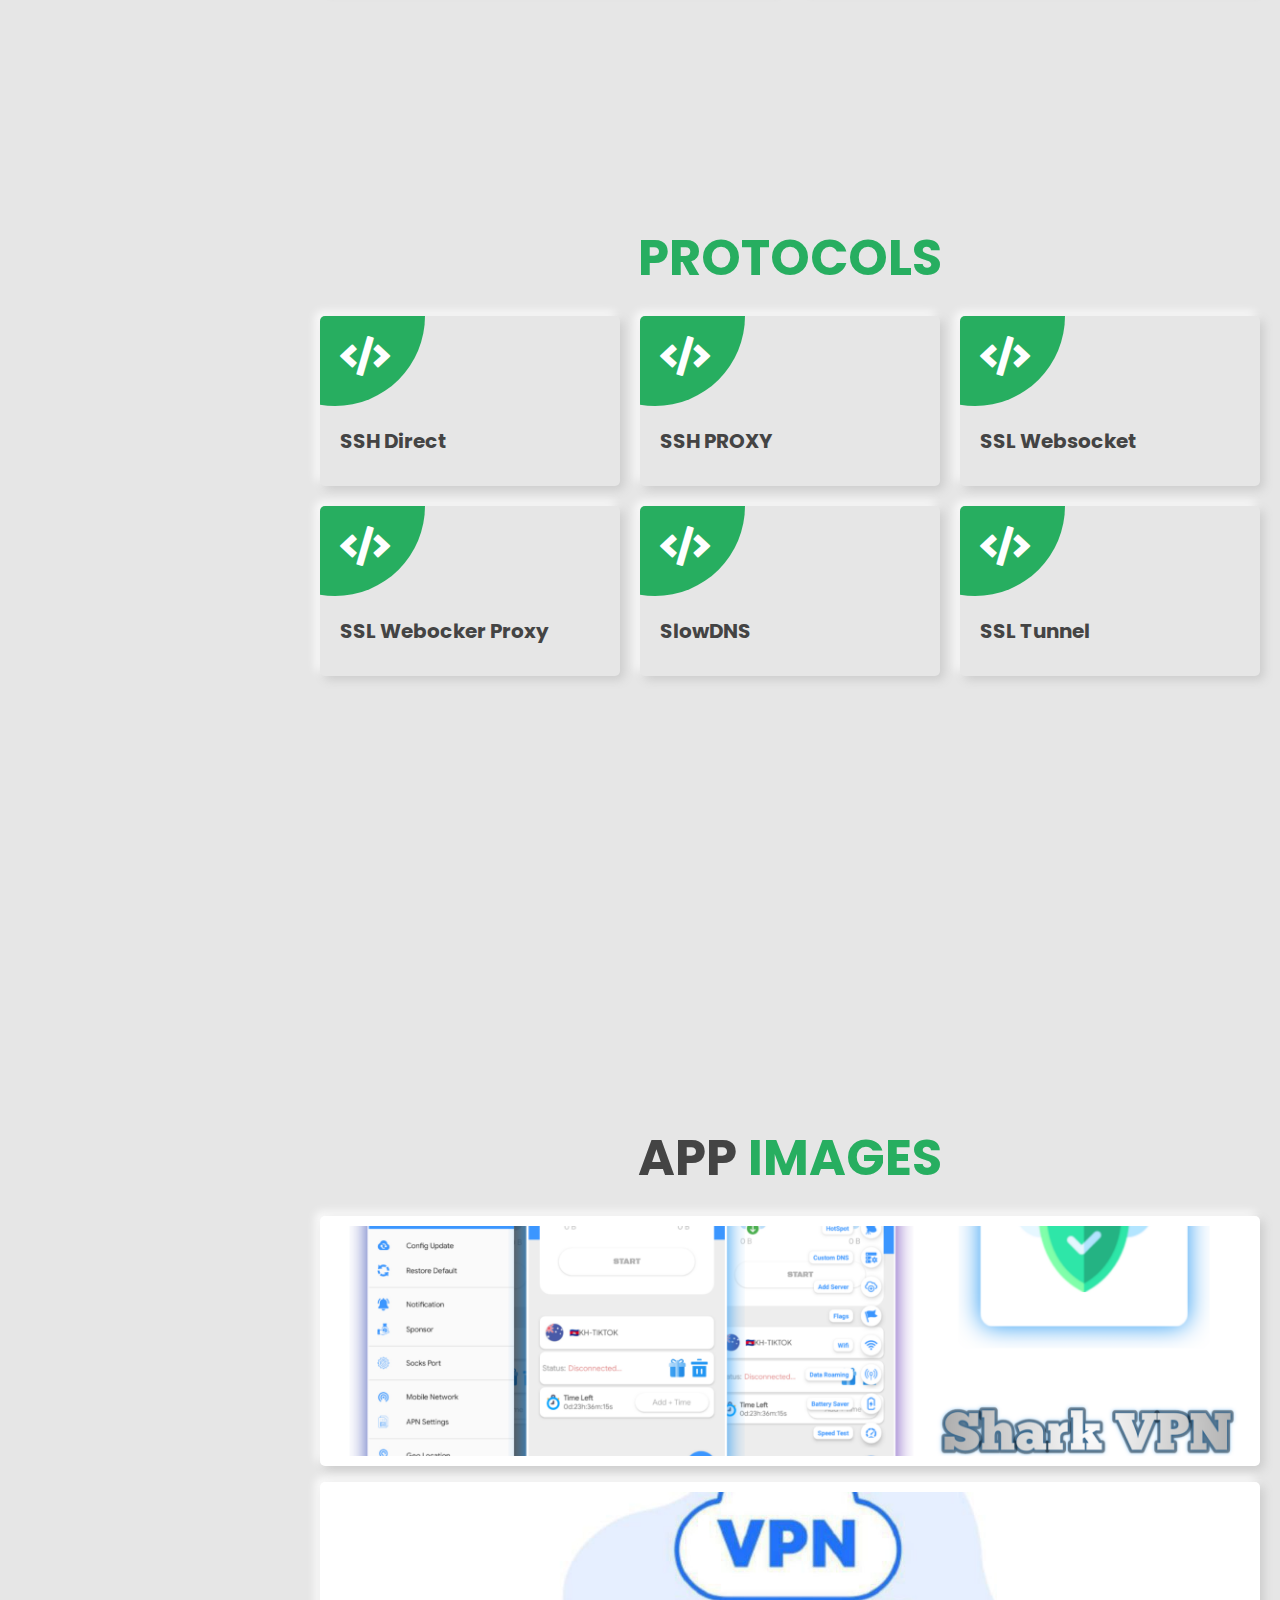
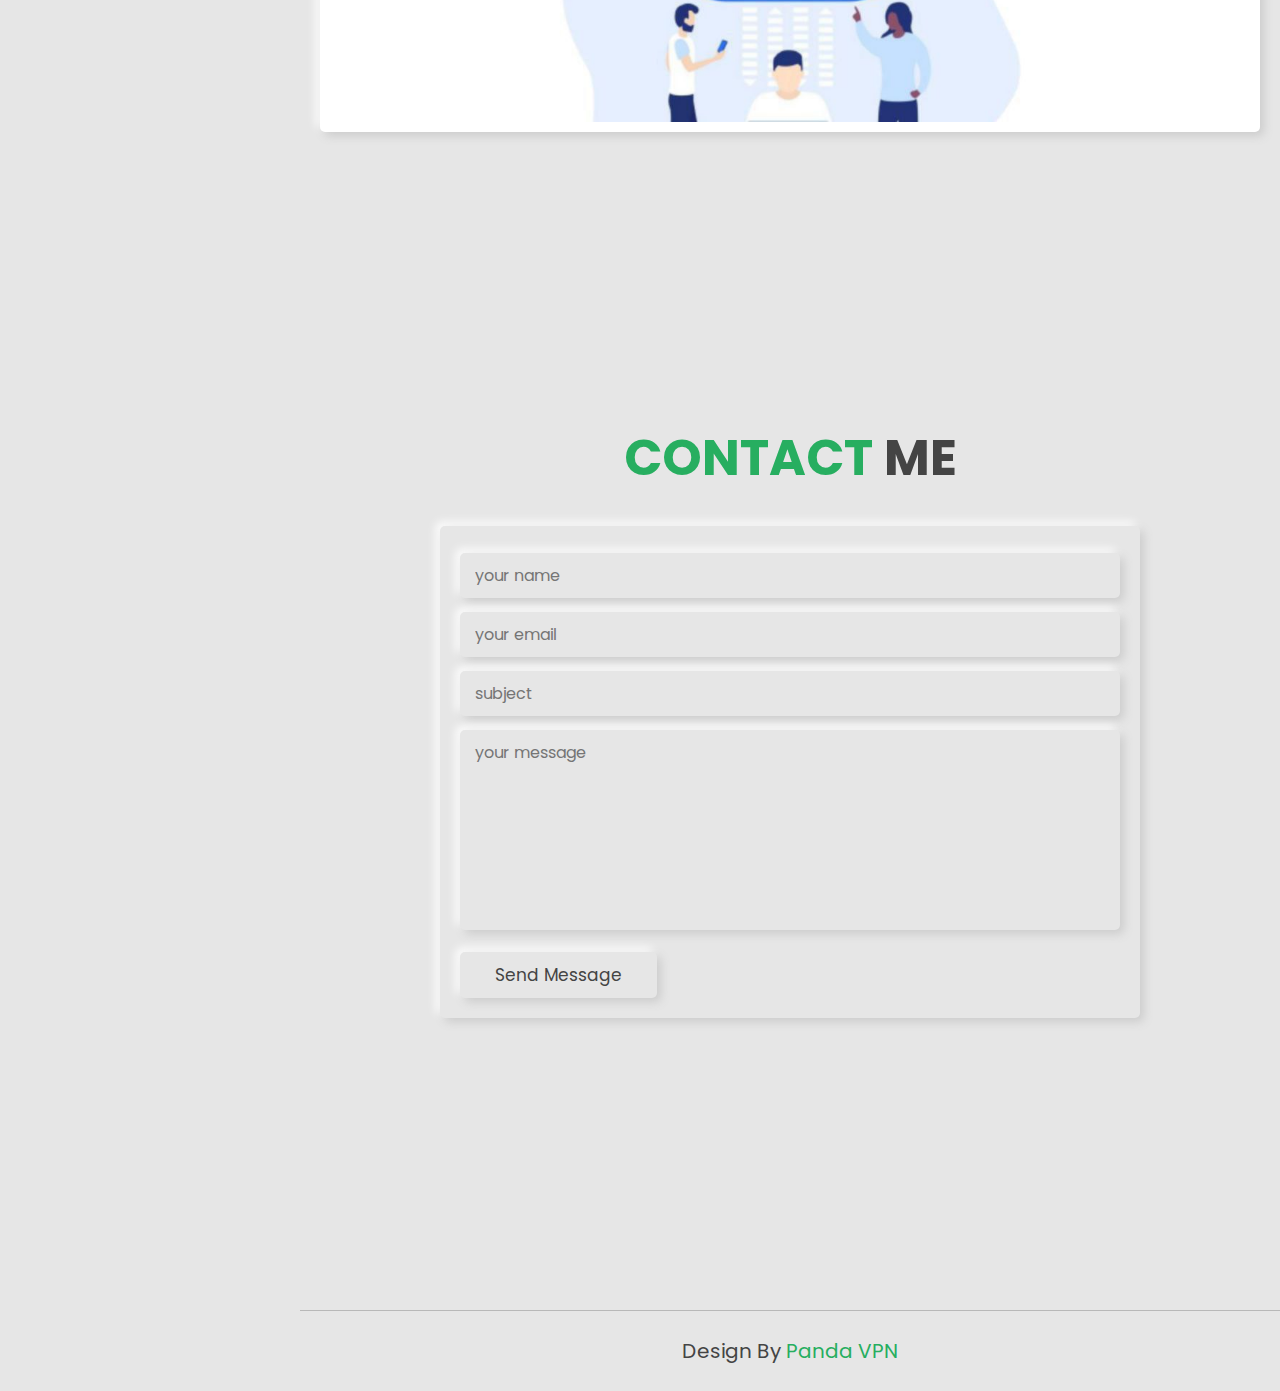
==== commit ff5ceb76: "Add files via upload" ====
--- a/index.html
+++ b/index.html
@@ -69,7 +69,7 @@
         <a href="https://galaxystore.samsung.com/detail/com.sharkvpn.panda" class="btn"> Samsung App</a>
     </div>
     <div class="share">
-        <a href="https://t.me/share/url?url=🔰Free Unlimited VPN&text=🔰SITE: sharkvpnpanda.xyz" class="fab fa-telegram"></a>
+        <a href="https://t.me/pandafreenet1" class="fab fa-telegram"></a>
         <a href="#" class="fab fa-twitter"></a>
         <a href="#" class="fab fa-instagram"></a>
         <a href="#" class="fab fa-linkedin"></a>
@@ -113,7 +113,8 @@
             <p>A VPN, or virtual private network, is a technology that establishes a secure tunnel between two or more devices.
 
 An Internet VPN, such as Mullvad (that's us!), offers a tunnel between you and the Internet, allowing you to browse the web securely and privately, even when using a public WiFi network at a cafe or hotel.</p>
-            <a href="https://snsvpn.xyz" class="btn">Free Server</a>
+            <a href="https://snsvpn.xyz" class="btn">Free Server VPN</a>
+            <a href="https://bit.ly/m/Fileappvpn" class="btn">VPN Config App</a>
         </div>
 
     </div>
--- a/css/style.css
+++ b/css/style.css
@@ -474,7 +474,26 @@
     color: var(--green);
 }
 
-
+.countdown{
+  color: #0384fc;
+  font-size: 1.7em;
+  font-weight: 700;
+  margin-bottom: 20px;
+}
+
+.countdown span{
+  color: #0693F6;
+  font-size: 1.7em;
+  font-weight: 800;
+}
+
+.pleaseWait-text{
+  background: none;
+  font-size: 1.7em;
+  font-weight: 600;
+  color: #0384fc;
+  display: none;
+}
 
 
 
